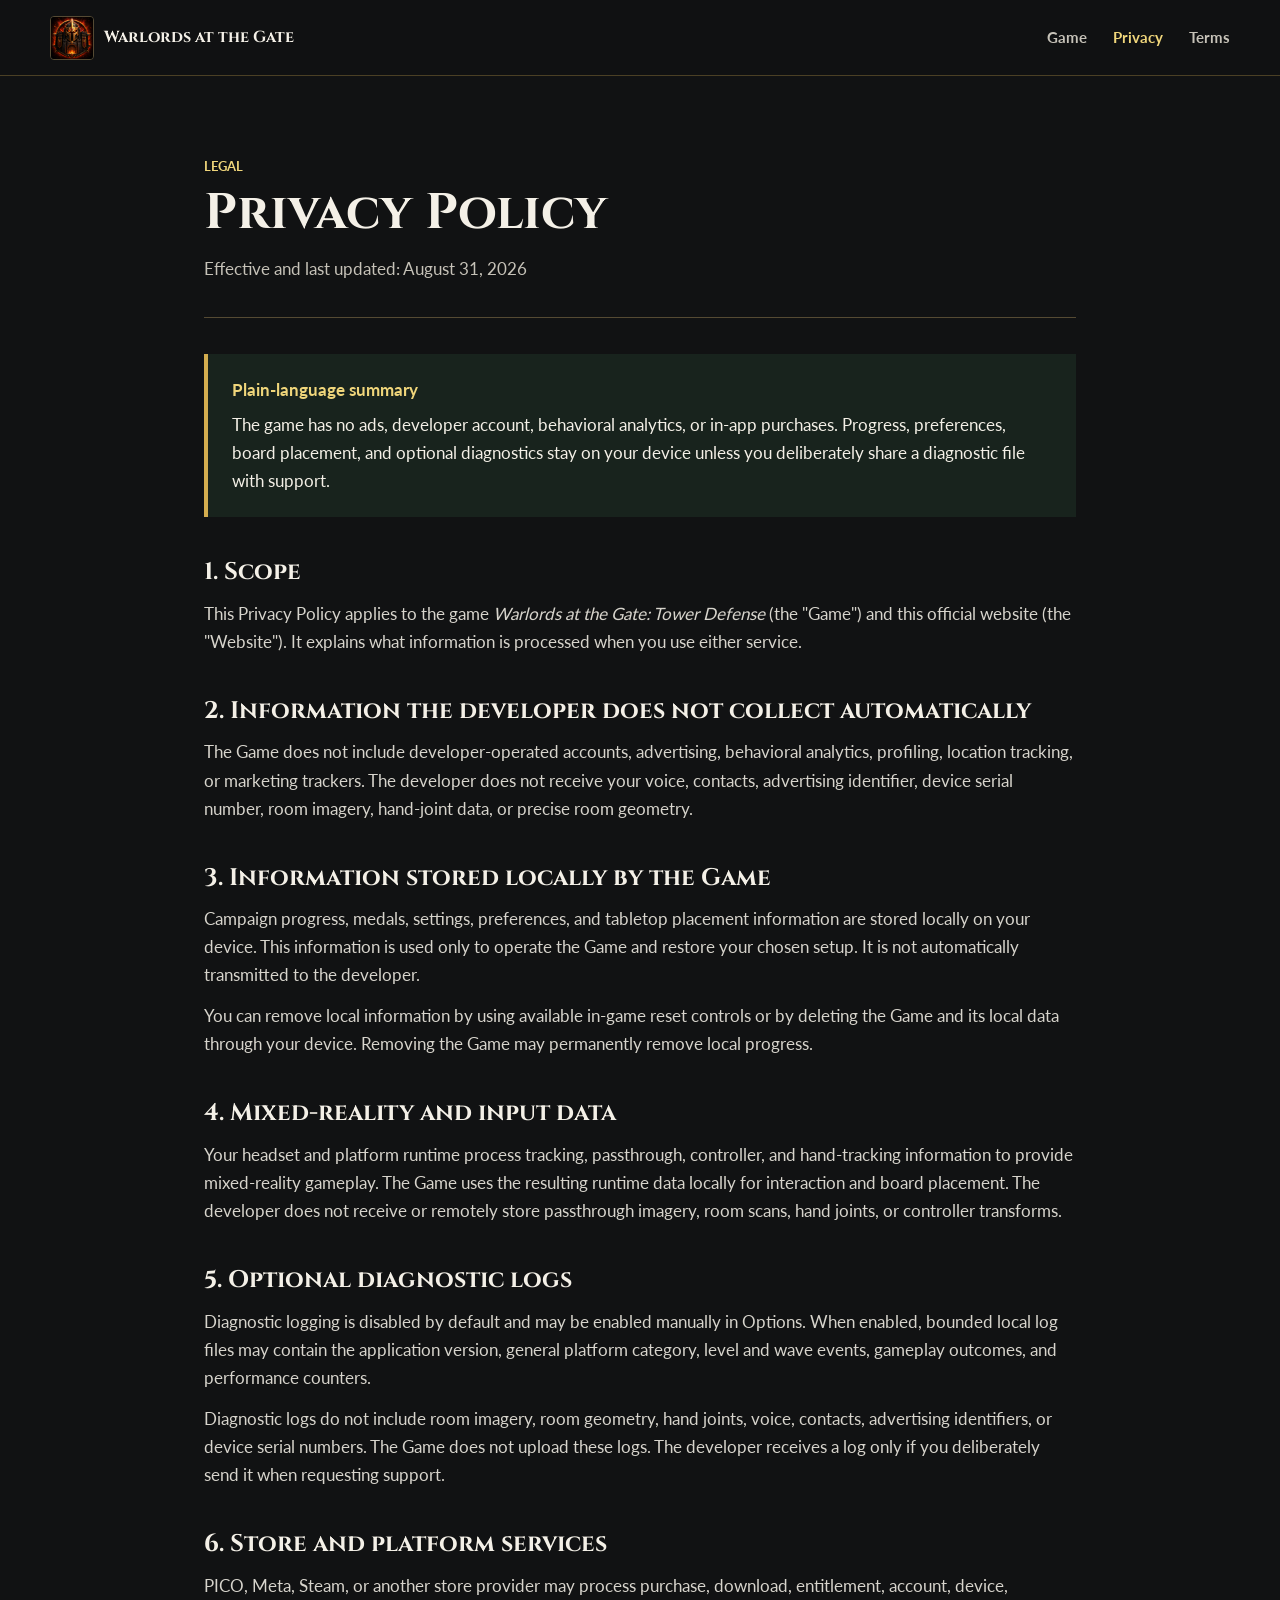
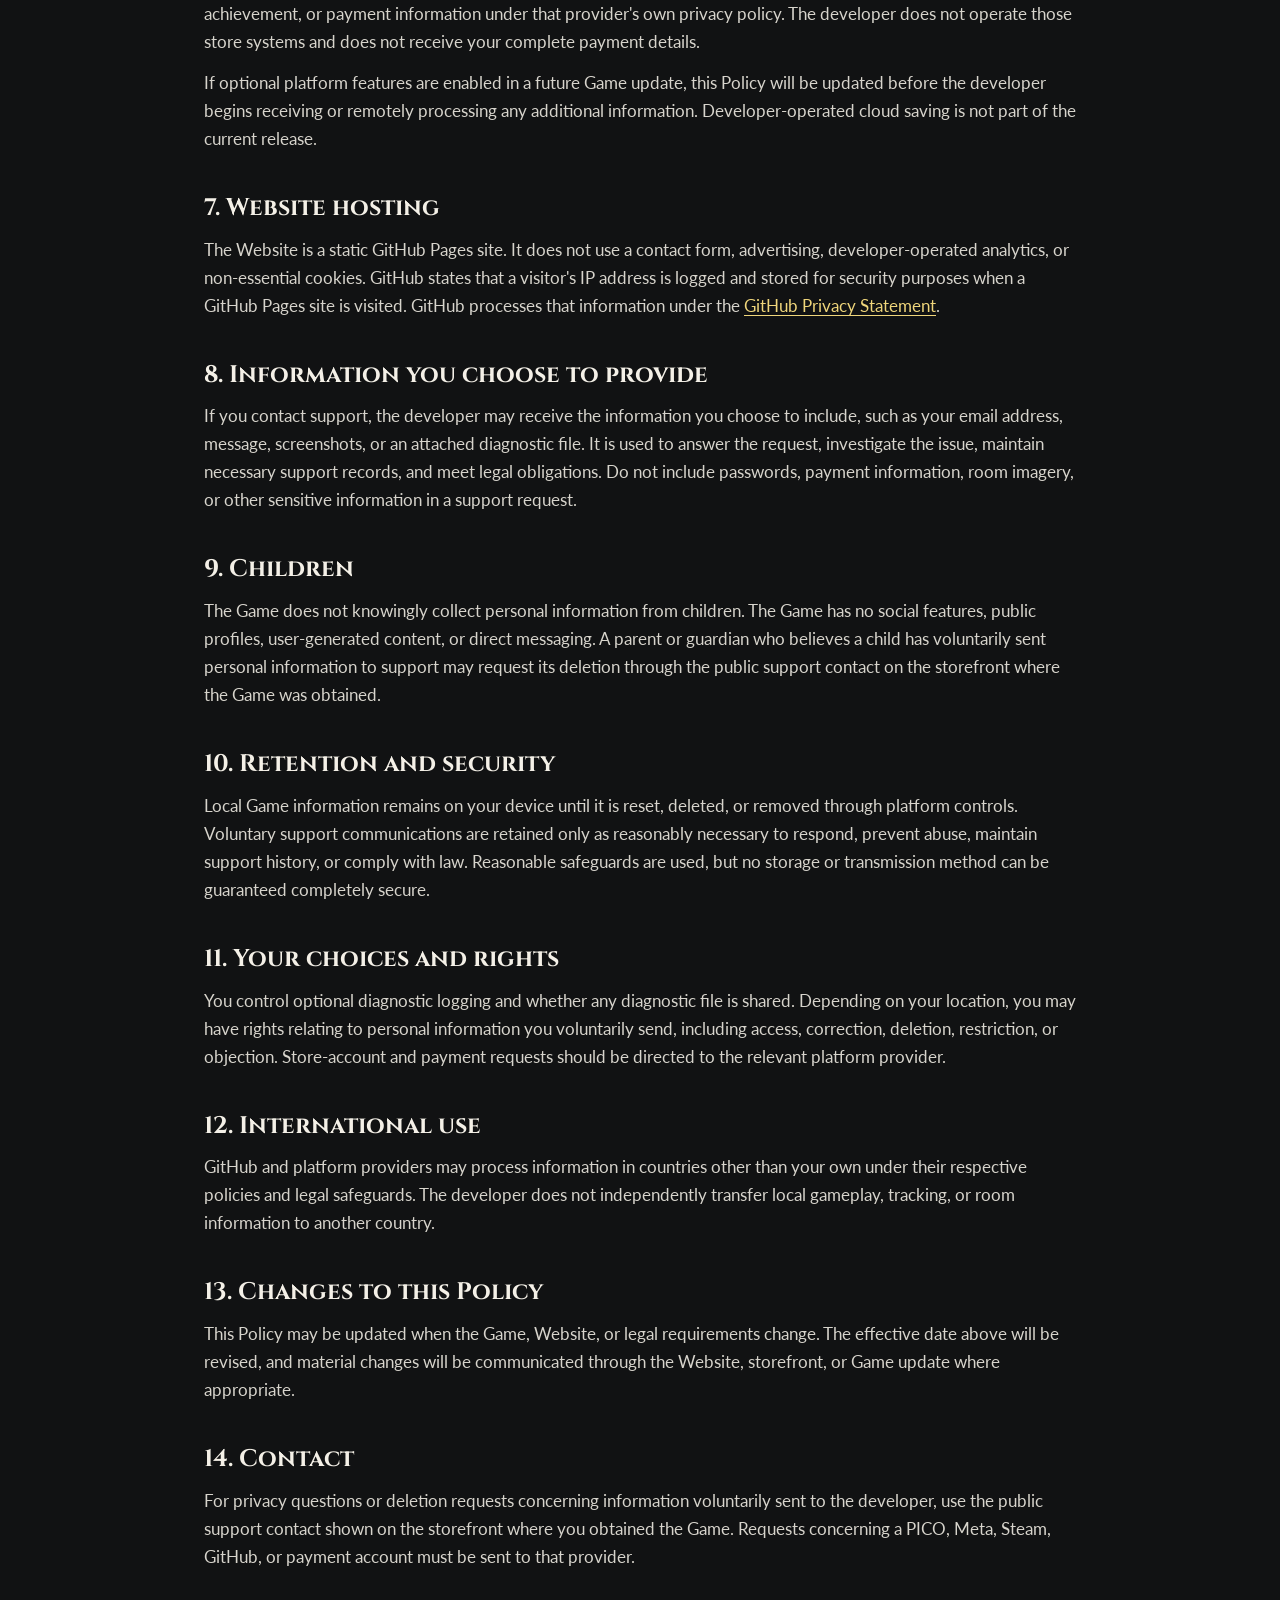
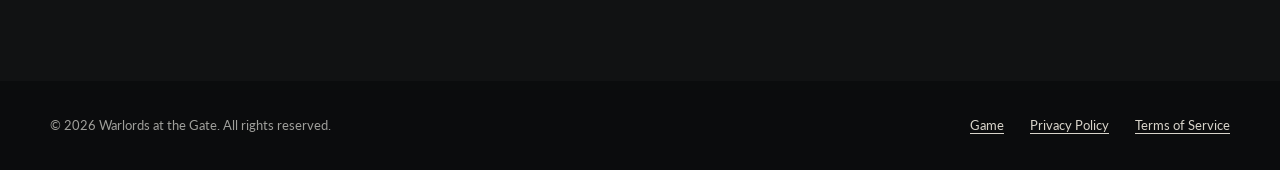
==== privacy.html @ 56cf53b3 "Launch Warlords at the Gate website" ====
<!doctype html>
<html lang="en">
<head>
  <meta charset="utf-8">
  <meta name="viewport" content="width=device-width, initial-scale=1">
  <meta name="theme-color" content="#151515">
  <meta name="description" content="Privacy Policy for Warlords at the Gate: Tower Defense and its official website.">
  <meta name="robots" content="index,follow">
  <link rel="canonical" href="https://zaazmedia.github.io/warlords-at-the-gate/privacy.html">
  <meta property="og:type" content="website">
  <meta property="og:url" content="https://zaazmedia.github.io/warlords-at-the-gate/privacy.html">
  <meta property="og:title" content="Privacy Policy | Warlords at the Gate">
  <meta property="og:description" content="Privacy Policy for Warlords at the Gate: Tower Defense and its official website.">
  <meta property="og:image" content="https://zaazmedia.github.io/warlords-at-the-gate/assets/images/citadel-defense.webp">
  <title>Privacy Policy | Warlords at the Gate</title>
  <link rel="icon" href="assets/images/icon-256.png" type="image/png">
  <link rel="manifest" href="site.webmanifest">
  <link rel="stylesheet" href="assets/css/site.css">
</head>
<body class="legal-page">
  <a class="skip-link" href="#main">Skip to content</a>
  <header class="site-header">
    <a class="brand" href="index.html" aria-label="Warlords at the Gate home">
      <img src="assets/images/icon-256.png" alt="" width="44" height="44">
      <span>Warlords at the Gate</span>
    </a>
    <nav aria-label="Primary navigation">
      <a href="index.html">Game</a>
      <a aria-current="page" href="privacy.html">Privacy</a>
      <a href="terms.html">Terms</a>
    </nav>
  </header>

  <main id="main" class="legal-shell">
    <header class="legal-heading">
      <p class="eyebrow">Legal</p>
      <h1>Privacy Policy</h1>
      <p>Effective and last updated: August 31, 2026</p>
    </header>

    <div class="legal-summary">
      <strong>Plain-language summary</strong>
      <p>The game has no ads, developer account, behavioral analytics, or in-app purchases. Progress, preferences, board placement, and optional diagnostics stay on your device unless you deliberately share a diagnostic file with support.</p>
    </div>

    <article class="legal-copy">
      <h2>1. Scope</h2>
      <p>This Privacy Policy applies to the game <em>Warlords at the Gate: Tower Defense</em> (the "Game") and this official website (the "Website"). It explains what information is processed when you use either service.</p>

      <h2>2. Information the developer does not collect automatically</h2>
      <p>The Game does not include developer-operated accounts, advertising, behavioral analytics, profiling, location tracking, or marketing trackers. The developer does not receive your voice, contacts, advertising identifier, device serial number, room imagery, hand-joint data, or precise room geometry.</p>

      <h2>3. Information stored locally by the Game</h2>
      <p>Campaign progress, medals, settings, preferences, and tabletop placement information are stored locally on your device. This information is used only to operate the Game and restore your chosen setup. It is not automatically transmitted to the developer.</p>
      <p>You can remove local information by using available in-game reset controls or by deleting the Game and its local data through your device. Removing the Game may permanently remove local progress.</p>

      <h2>4. Mixed-reality and input data</h2>
      <p>Your headset and platform runtime process tracking, passthrough, controller, and hand-tracking information to provide mixed-reality gameplay. The Game uses the resulting runtime data locally for interaction and board placement. The developer does not receive or remotely store passthrough imagery, room scans, hand joints, or controller transforms.</p>

      <h2>5. Optional diagnostic logs</h2>
      <p>Diagnostic logging is disabled by default and may be enabled manually in Options. When enabled, bounded local log files may contain the application version, general platform category, level and wave events, gameplay outcomes, and performance counters.</p>
      <p>Diagnostic logs do not include room imagery, room geometry, hand joints, voice, contacts, advertising identifiers, or device serial numbers. The Game does not upload these logs. The developer receives a log only if you deliberately send it when requesting support.</p>

      <h2>6. Store and platform services</h2>
      <p>PICO, Meta, Steam, or another store provider may process purchase, download, entitlement, account, device, achievement, or payment information under that provider's own privacy policy. The developer does not operate those store systems and does not receive your complete payment details.</p>
      <p>If optional platform features are enabled in a future Game update, this Policy will be updated before the developer begins receiving or remotely processing any additional information. Developer-operated cloud saving is not part of the current release.</p>

      <h2>7. Website hosting</h2>
      <p>The Website is a static GitHub Pages site. It does not use a contact form, advertising, developer-operated analytics, or non-essential cookies. GitHub states that a visitor's IP address is logged and stored for security purposes when a GitHub Pages site is visited. GitHub processes that information under the <a href="https://docs.github.com/en/site-policy/privacy-policies/github-general-privacy-statement">GitHub Privacy Statement</a>.</p>

      <h2>8. Information you choose to provide</h2>
      <p>If you contact support, the developer may receive the information you choose to include, such as your email address, message, screenshots, or an attached diagnostic file. It is used to answer the request, investigate the issue, maintain necessary support records, and meet legal obligations. Do not include passwords, payment information, room imagery, or other sensitive information in a support request.</p>

      <h2>9. Children</h2>
      <p>The Game does not knowingly collect personal information from children. The Game has no social features, public profiles, user-generated content, or direct messaging. A parent or guardian who believes a child has voluntarily sent personal information to support may request its deletion through the public support contact on the storefront where the Game was obtained.</p>

      <h2>10. Retention and security</h2>
      <p>Local Game information remains on your device until it is reset, deleted, or removed through platform controls. Voluntary support communications are retained only as reasonably necessary to respond, prevent abuse, maintain support history, or comply with law. Reasonable safeguards are used, but no storage or transmission method can be guaranteed completely secure.</p>

      <h2>11. Your choices and rights</h2>
      <p>You control optional diagnostic logging and whether any diagnostic file is shared. Depending on your location, you may have rights relating to personal information you voluntarily send, including access, correction, deletion, restriction, or objection. Store-account and payment requests should be directed to the relevant platform provider.</p>

      <h2>12. International use</h2>
      <p>GitHub and platform providers may process information in countries other than your own under their respective policies and legal safeguards. The developer does not independently transfer local gameplay, tracking, or room information to another country.</p>

      <h2>13. Changes to this Policy</h2>
      <p>This Policy may be updated when the Game, Website, or legal requirements change. The effective date above will be revised, and material changes will be communicated through the Website, storefront, or Game update where appropriate.</p>

      <h2>14. Contact</h2>
      <p>For privacy questions or deletion requests concerning information voluntarily sent to the developer, use the public support contact shown on the storefront where you obtained the Game. Requests concerning a PICO, Meta, Steam, GitHub, or payment account must be sent to that provider.</p>
    </article>
  </main>

  <footer class="site-footer">
    <p>&copy; 2026 Warlords at the Gate. All rights reserved.</p>
    <nav aria-label="Legal navigation"><a href="index.html">Game</a><a href="privacy.html">Privacy Policy</a><a href="terms.html">Terms of Service</a></nav>
  </footer>
</body>
</html>
---- assets/css/site.css ----
@font-face {
  font-family: "Cinzel";
  src: url("../fonts/Cinzel.ttf") format("truetype");
  font-display: swap;
}

@font-face {
  font-family: "Lato";
  src: url("../fonts/Lato-Regular.ttf") format("truetype");
  font-display: swap;
}

@font-face {
  font-family: "Lato";
  src: url("../fonts/Lato-Bold.ttf") format("truetype");
  font-weight: 700;
  font-display: swap;
}

:root {
  color-scheme: dark;
  --ink: #f4f0e7;
  --muted: #c6c2b8;
  --night: #111213;
  --stone: #1b1d1e;
  --stone-light: #272a2b;
  --forest: #18231d;
  --gold: #d4ad4f;
  --gold-bright: #f0d67b;
  --red: #a52f2b;
  --blue: #4a7e9f;
  --line: #554a33;
  --max-width: 1180px;
}

* {
  box-sizing: border-box;
}

html {
  scroll-behavior: smooth;
  background: var(--night);
}

body {
  margin: 0;
  color: var(--ink);
  background: var(--night);
  font-family: "Lato", system-ui, sans-serif;
  font-size: 17px;
  line-height: 1.65;
}

img {
  display: block;
  max-width: 100%;
}

a {
  color: var(--gold-bright);
  text-underline-offset: 0.2em;
}

a:hover {
  color: #ffffff;
}

h1,
h2,
h3 {
  margin: 0;
  font-family: "Cinzel", Georgia, serif;
  font-weight: 700;
  line-height: 1.15;
  letter-spacing: 0;
}

h1 {
  font-size: 64px;
}

h2 {
  font-size: 38px;
}

h3 {
  font-size: 23px;
}

p {
  margin: 0;
}

.skip-link {
  position: fixed;
  z-index: 100;
  top: 12px;
  left: 12px;
  padding: 10px 14px;
  color: var(--night);
  background: var(--gold-bright);
  transform: translateY(-160%);
}

.skip-link:focus {
  transform: translateY(0);
}

.site-header {
  position: absolute;
  z-index: 20;
  top: 0;
  left: 0;
  right: 0;
  display: flex;
  align-items: center;
  justify-content: space-between;
  min-height: 76px;
  padding: 12px max(24px, calc((100% - var(--max-width)) / 2));
  border-bottom: 1px solid rgba(212, 173, 79, 0.3);
  background: rgba(17, 18, 19, 0.92);
}

.brand {
  display: flex;
  align-items: center;
  gap: 10px;
  color: var(--ink);
  font-family: "Cinzel", Georgia, serif;
  font-size: 16px;
  font-weight: 700;
  text-decoration: none;
}

.brand img {
  width: 44px;
  height: 44px;
  object-fit: cover;
  border: 1px solid var(--line);
  border-radius: 4px;
}

.site-header nav,
.site-footer nav {
  display: flex;
  align-items: center;
  gap: 26px;
}

.site-header nav a {
  color: var(--muted);
  font-size: 15px;
  font-weight: 700;
  text-decoration: none;
}

.site-header nav a:hover,
.site-header nav a[aria-current="page"] {
  color: var(--gold-bright);
}

.hero {
  position: relative;
  display: grid;
  align-items: center;
  min-height: 780px;
  height: 86svh;
  max-height: 920px;
  overflow: hidden;
  border-bottom: 1px solid var(--line);
}

.hero-media,
.hero-shade {
  position: absolute;
  inset: 0;
  width: 100%;
  height: 100%;
}

.hero-media {
  object-fit: cover;
  object-position: center;
}

.hero-shade {
  background: rgba(5, 7, 8, 0.42);
  box-shadow: inset 620px 0 200px rgba(5, 7, 8, 0.82);
}

.hero-content {
  position: relative;
  z-index: 2;
  width: min(640px, calc(100% - 48px));
  margin: 92px max(24px, calc((100% - var(--max-width)) / 2)) 0;
}

.hero-logo {
  width: 390px;
  max-height: 260px;
  margin-bottom: 12px;
  object-fit: contain;
  object-position: left center;
}

.hero h1 {
  max-width: 620px;
  text-shadow: 0 3px 18px #000000;
}

.hero-copy {
  max-width: 600px;
  margin-top: 18px;
  color: #f4f0e7;
  font-size: 21px;
  line-height: 1.55;
  text-shadow: 0 2px 10px #000000;
}

.hero-actions {
  display: flex;
  flex-wrap: wrap;
  gap: 12px;
  margin-top: 28px;
}

.button {
  display: inline-flex;
  align-items: center;
  justify-content: center;
  min-height: 48px;
  padding: 11px 18px;
  border: 1px solid var(--gold);
  border-radius: 5px;
  font-weight: 700;
  text-decoration: none;
}

.button-primary {
  color: #17120a;
  background: var(--gold-bright);
}

.button-primary:hover {
  color: #000000;
  background: #ffffff;
}

.button-secondary {
  color: var(--ink);
  background: rgba(17, 18, 19, 0.78);
}

.release-note {
  margin-top: 18px;
  color: var(--muted);
  font-size: 14px;
}

.fact-band {
  display: grid;
  grid-template-columns: repeat(4, 1fr);
  width: 100%;
  padding: 22px max(24px, calc((100% - var(--max-width)) / 2));
  background: var(--stone-light);
  border-bottom: 1px solid var(--line);
}

.fact-band div {
  display: flex;
  align-items: baseline;
  justify-content: center;
  gap: 9px;
  min-height: 42px;
  padding: 0 18px;
  border-right: 1px solid #464849;
}

.fact-band div:last-child {
  border-right: 0;
}

.fact-band strong {
  color: var(--gold-bright);
  font-family: "Cinzel", Georgia, serif;
  font-size: 28px;
}

.fact-band span {
  color: var(--muted);
  font-size: 14px;
}

.section {
  padding: 96px max(24px, calc((100% - var(--max-width)) / 2));
}

.section-heading {
  max-width: 780px;
  margin-bottom: 48px;
}

.section-heading h2,
.showcase-copy h2 {
  margin-top: 8px;
}

.section-heading > p:last-child,
.showcase-copy > p {
  margin-top: 16px;
  color: var(--muted);
  font-size: 19px;
}

.eyebrow {
  color: var(--gold-bright);
  font-size: 13px;
  font-weight: 700;
  text-transform: uppercase;
}

.modes {
  background: var(--night);
}

.mode-grid {
  display: grid;
  grid-template-columns: repeat(2, minmax(0, 1fr));
  gap: 24px;
}

.mode-item {
  display: grid;
  grid-template-columns: 68px 1fr;
  gap: 20px;
  min-height: 250px;
  padding: 28px;
  border: 1px solid #514528;
  border-top: 4px solid var(--red);
  border-radius: 6px;
  background: var(--stone);
}

.mode-item:last-child {
  border-top-color: var(--blue);
}

.mode-item p {
  margin-top: 14px;
  color: var(--muted);
}

.mode-number {
  color: #d85b45;
  font-family: "Cinzel", Georgia, serif;
  font-size: 40px;
  font-weight: 700;
}

.mode-number-beast {
  color: #75a8c6;
}

.showcase {
  display: grid;
  grid-template-columns: minmax(0, 1.45fr) minmax(340px, 0.55fr);
  align-items: stretch;
  min-height: 650px;
  background: #0e1112;
  border-top: 1px solid var(--line);
  border-bottom: 1px solid var(--line);
}

.showcase-media {
  min-height: 540px;
  overflow: hidden;
}

.showcase-media img {
  width: 100%;
  height: 100%;
  object-fit: cover;
}

.showcase-copy {
  display: flex;
  flex-direction: column;
  justify-content: center;
  padding: 64px max(30px, calc((100vw - var(--max-width)) / 2));
  border-left: 1px solid var(--line);
  background: var(--forest);
}

.feature-list {
  margin: 26px 0 0;
  padding-left: 22px;
  color: var(--ink);
}

.feature-list li + li {
  margin-top: 8px;
}

.battlefields {
  background: var(--stone);
}

.gallery {
  display: grid;
  grid-template-columns: repeat(2, minmax(0, 1fr));
  gap: 22px;
}

.gallery figure {
  margin: 0;
  overflow: hidden;
  border: 1px solid #494949;
  border-radius: 6px;
  background: var(--night);
}

.gallery-main {
  grid-column: 1 / -1;
}

.gallery img {
  width: 100%;
  aspect-ratio: 16 / 9;
  object-fit: cover;
}

.gallery figcaption {
  min-height: 58px;
  padding: 15px 18px;
  color: var(--muted);
  font-size: 15px;
}

.feature-band {
  padding: 92px max(24px, calc((100% - var(--max-width)) / 2));
  background: #182025;
}

.section-heading.compact {
  margin-bottom: 36px;
}

.feature-grid {
  display: grid;
  grid-template-columns: repeat(4, minmax(0, 1fr));
  border-top: 1px solid #485866;
  border-bottom: 1px solid #485866;
}

.feature-grid article {
  min-height: 190px;
  padding: 28px 22px;
  border-right: 1px solid #485866;
}

.feature-grid article:last-child {
  border-right: 0;
}

.feature-grid h3 {
  font-size: 19px;
}

.feature-grid p {
  margin-top: 13px;
  color: var(--muted);
  font-size: 15px;
}

.closing-band {
  display: grid;
  grid-template-columns: minmax(240px, 420px) minmax(0, 600px);
  align-items: center;
  justify-content: center;
  gap: 56px;
  padding: 66px 24px;
  background: #24191a;
  border-top: 1px solid #70413c;
  border-bottom: 1px solid var(--line);
}

.closing-band img {
  width: 100%;
  max-height: 270px;
  object-fit: contain;
}

.closing-band p {
  margin-top: 14px;
  color: var(--muted);
  font-size: 18px;
}

.site-footer {
  display: grid;
  grid-template-columns: auto 1fr;
  align-items: center;
  gap: 18px 40px;
  padding: 34px max(24px, calc((100% - var(--max-width)) / 2));
  color: #9f9f9b;
  background: #0b0c0d;
  font-size: 13px;
}

.site-footer nav {
  justify-content: flex-end;
}

.site-footer a {
  color: #d8d4ca;
}

.trademark-note {
  grid-column: 1 / -1;
  border-top: 1px solid #2b2d2e;
  padding-top: 16px;
}

.legal-page .site-header {
  position: relative;
}

.legal-shell {
  max-width: 920px;
  margin: 0 auto;
  padding: 80px 24px 110px;
}

.legal-heading {
  padding-bottom: 34px;
  border-bottom: 1px solid var(--line);
}

.legal-heading h1 {
  margin-top: 8px;
  font-size: 50px;
}

.legal-heading > p:last-child {
  margin-top: 12px;
  color: var(--muted);
}

.legal-summary {
  margin: 36px 0;
  padding: 22px 24px;
  border-left: 4px solid var(--gold);
  background: var(--forest);
}

.legal-summary strong {
  color: var(--gold-bright);
}

.legal-summary p {
  margin-top: 7px;
}

.legal-copy h2 {
  margin-top: 42px;
  font-size: 24px;
}

.legal-copy p,
.legal-copy ul {
  margin-top: 13px;
  color: #d7d4cc;
}

.legal-copy li + li {
  margin-top: 8px;
}

.not-found {
  display: grid;
  place-items: center;
  min-height: 100svh;
  padding: 24px;
  text-align: center;
  background: var(--stone);
}

.not-found main {
  max-width: 640px;
}

.not-found img {
  width: 420px;
  max-height: 280px;
  margin: 0 auto 12px;
  object-fit: contain;
}

.not-found h1 {
  margin-top: 7px;
  font-size: 46px;
}

.not-found p:not(.eyebrow) {
  margin: 16px 0 26px;
  color: var(--muted);
}

@media (max-width: 900px) {
  h1 {
    font-size: 48px;
  }

  h2 {
    font-size: 32px;
  }

  .hero {
    min-height: 720px;
    height: 84svh;
  }

  .hero-shade {
    background: rgba(5, 7, 8, 0.58);
    box-shadow: inset 420px 0 180px rgba(5, 7, 8, 0.76);
  }

  .fact-band {
    grid-template-columns: repeat(2, 1fr);
  }

  .fact-band div:nth-child(2) {
    border-right: 0;
  }

  .fact-band div:nth-child(-n + 2) {
    border-bottom: 1px solid #464849;
  }

  .showcase {
    grid-template-columns: 1fr;
  }

  .showcase-copy {
    padding: 54px 32px;
    border-top: 1px solid var(--line);
    border-left: 0;
  }

  .feature-grid {
    grid-template-columns: repeat(2, minmax(0, 1fr));
  }

  .feature-grid article:nth-child(2) {
    border-right: 0;
  }

  .feature-grid article:nth-child(-n + 2) {
    border-bottom: 1px solid #485866;
  }
}

@media (max-width: 680px) {
  body {
    font-size: 16px;
  }

  h1 {
    font-size: 38px;
  }

  h2 {
    font-size: 28px;
  }

  .site-header {
    position: relative;
    align-items: flex-start;
    min-height: auto;
    padding: 12px 16px;
    background: #111213;
  }

  .brand span {
    display: none;
  }

  .site-header nav {
    flex-wrap: wrap;
    justify-content: flex-end;
    gap: 6px 15px;
  }

  .site-header nav a {
    font-size: 13px;
  }

  .hero {
    min-height: 670px;
    height: 82svh;
  }

  .hero-media {
    object-position: 58% center;
  }

  .hero-shade {
    background: rgba(5, 7, 8, 0.62);
    box-shadow: inset 0 -250px 170px rgba(5, 7, 8, 0.72);
  }

  .hero-content {
    align-self: end;
    width: calc(100% - 32px);
    margin: 0 16px 42px;
  }

  .hero-logo {
    width: 300px;
    max-height: 200px;
    margin-bottom: 6px;
  }

  .hero-copy {
    font-size: 18px;
  }

  .hero-actions {
    display: grid;
    grid-template-columns: 1fr;
  }

  .fact-band {
    padding: 12px 16px;
  }

  .fact-band div {
    flex-direction: column;
    align-items: center;
    gap: 0;
    padding: 10px 7px;
    text-align: center;
  }

  .section,
  .feature-band {
    padding: 72px 18px;
  }

  .mode-grid,
  .gallery,
  .closing-band {
    grid-template-columns: 1fr;
  }

  .mode-item {
    grid-template-columns: 48px 1fr;
    min-height: auto;
    padding: 24px 20px;
  }

  .showcase-media {
    min-height: 330px;
  }

  .showcase-copy {
    padding: 48px 20px;
  }

  .gallery-main {
    grid-column: auto;
  }

  .feature-grid {
    grid-template-columns: 1fr;
  }

  .feature-grid article,
  .feature-grid article:nth-child(2) {
    min-height: auto;
    border-right: 0;
    border-bottom: 1px solid #485866;
  }

  .feature-grid article:last-child {
    border-bottom: 0;
  }

  .closing-band {
    gap: 24px;
    padding: 52px 20px;
    text-align: center;
  }

  .closing-band img {
    max-height: 210px;
  }

  .site-footer {
    grid-template-columns: 1fr;
  }

  .site-footer nav {
    flex-wrap: wrap;
    justify-content: flex-start;
    gap: 8px 18px;
  }

  .trademark-note {
    grid-column: auto;
  }

  .legal-shell {
    padding: 58px 18px 80px;
  }

  .legal-heading h1,
  .not-found h1 {
    font-size: 36px;
  }
}

@media (prefers-reduced-motion: reduce) {
  html {
    scroll-behavior: auto;
  }
}
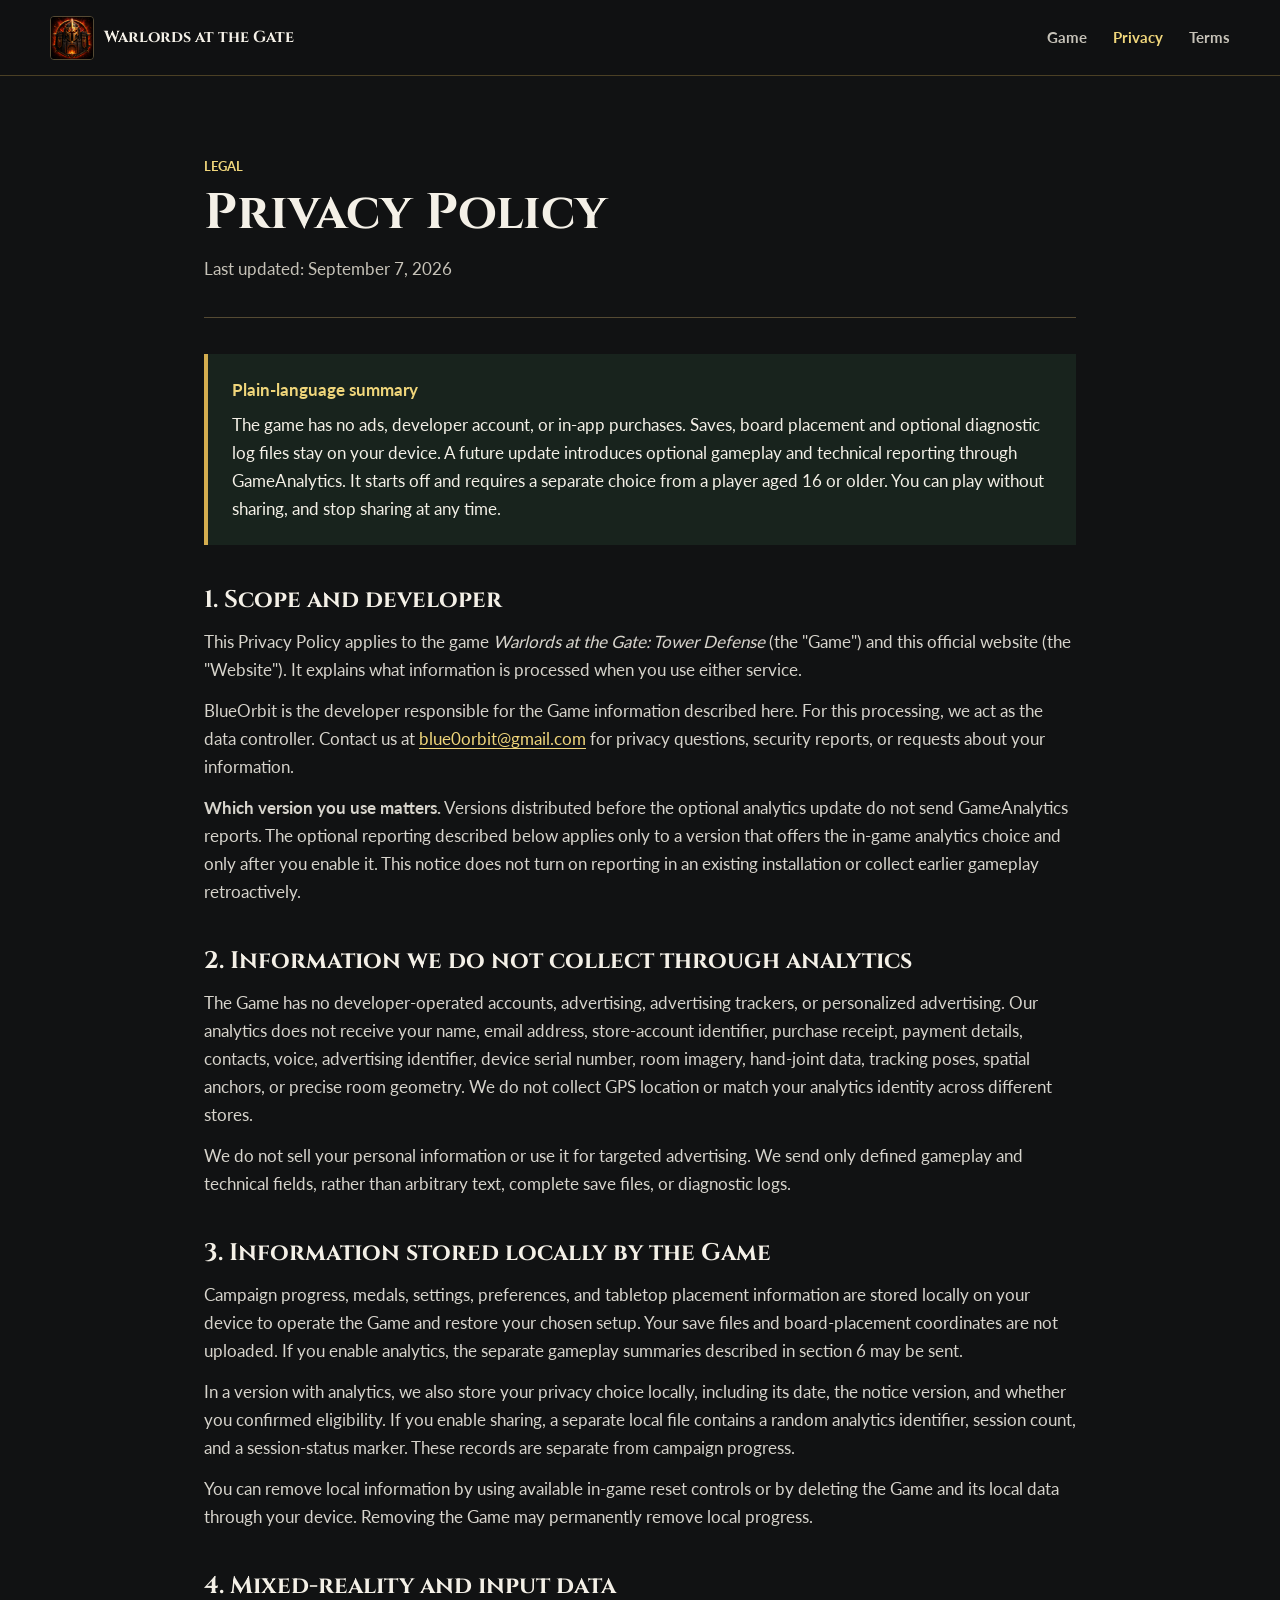
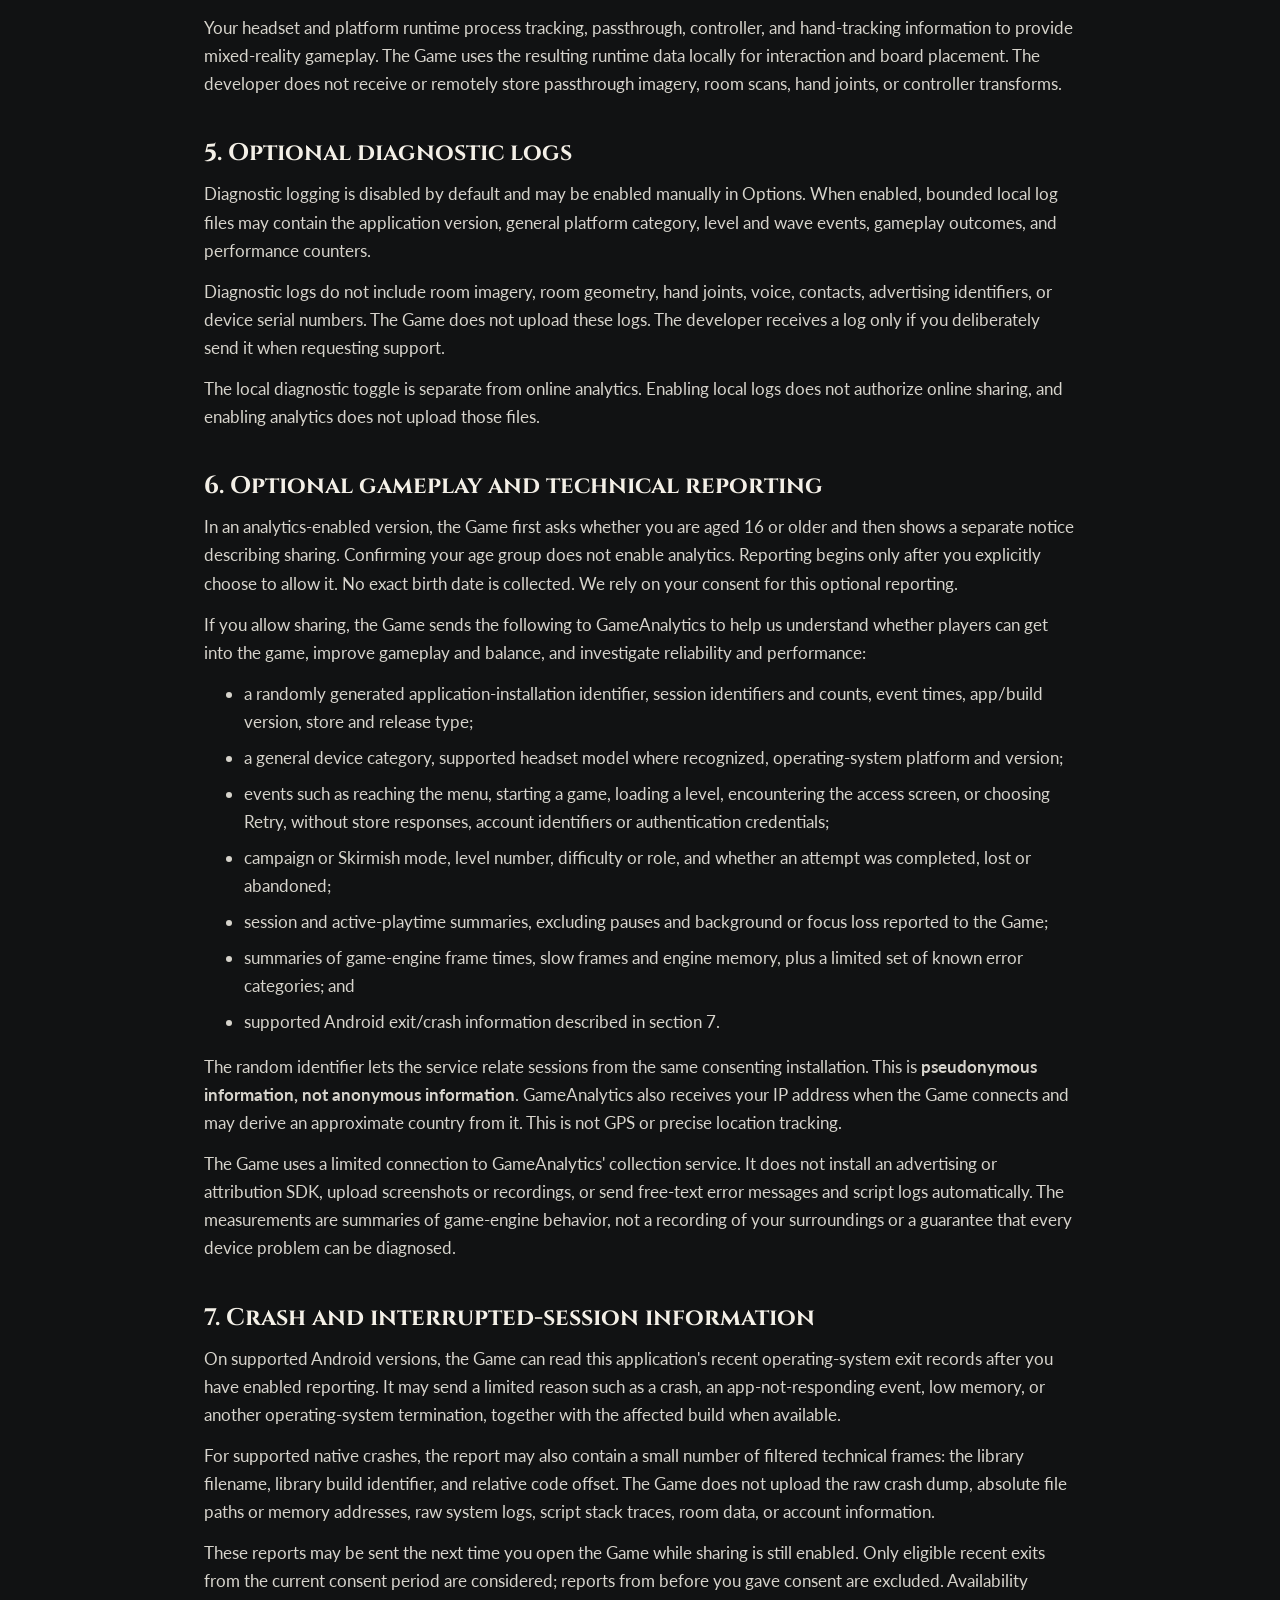
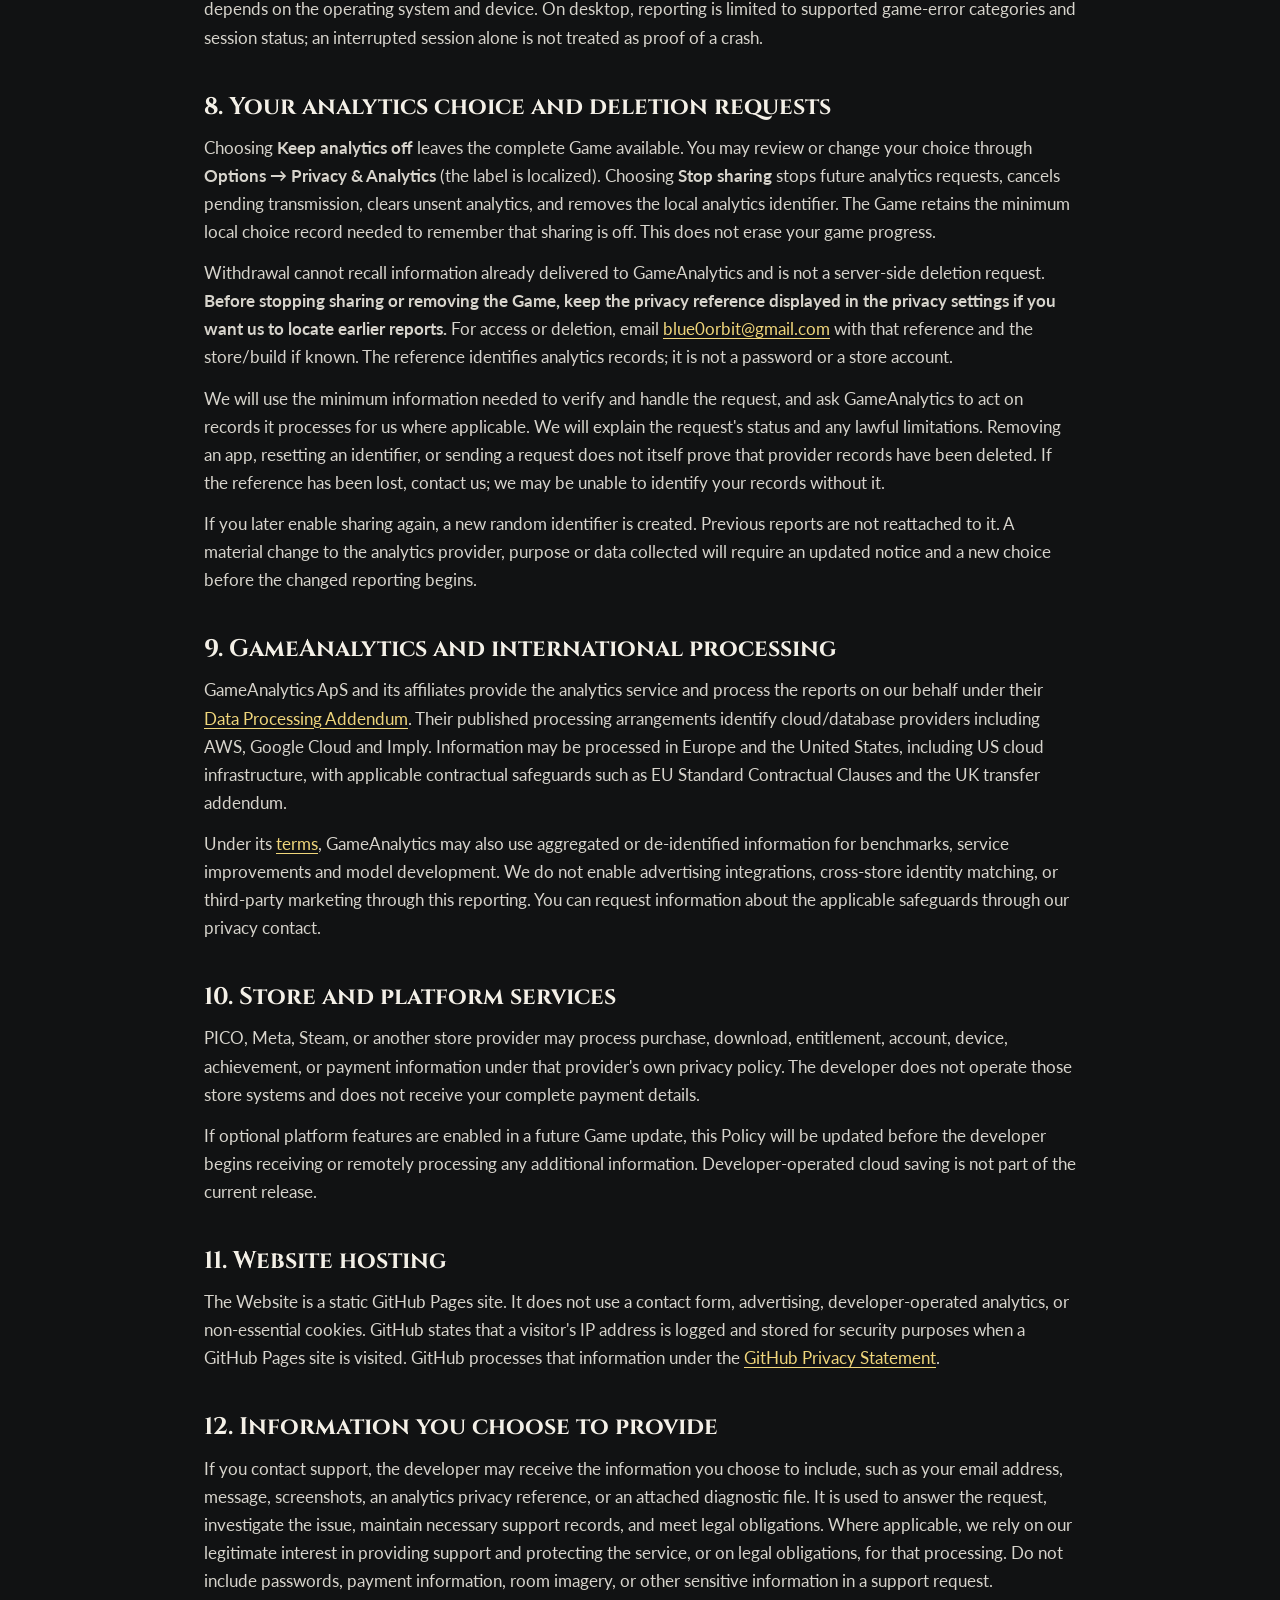
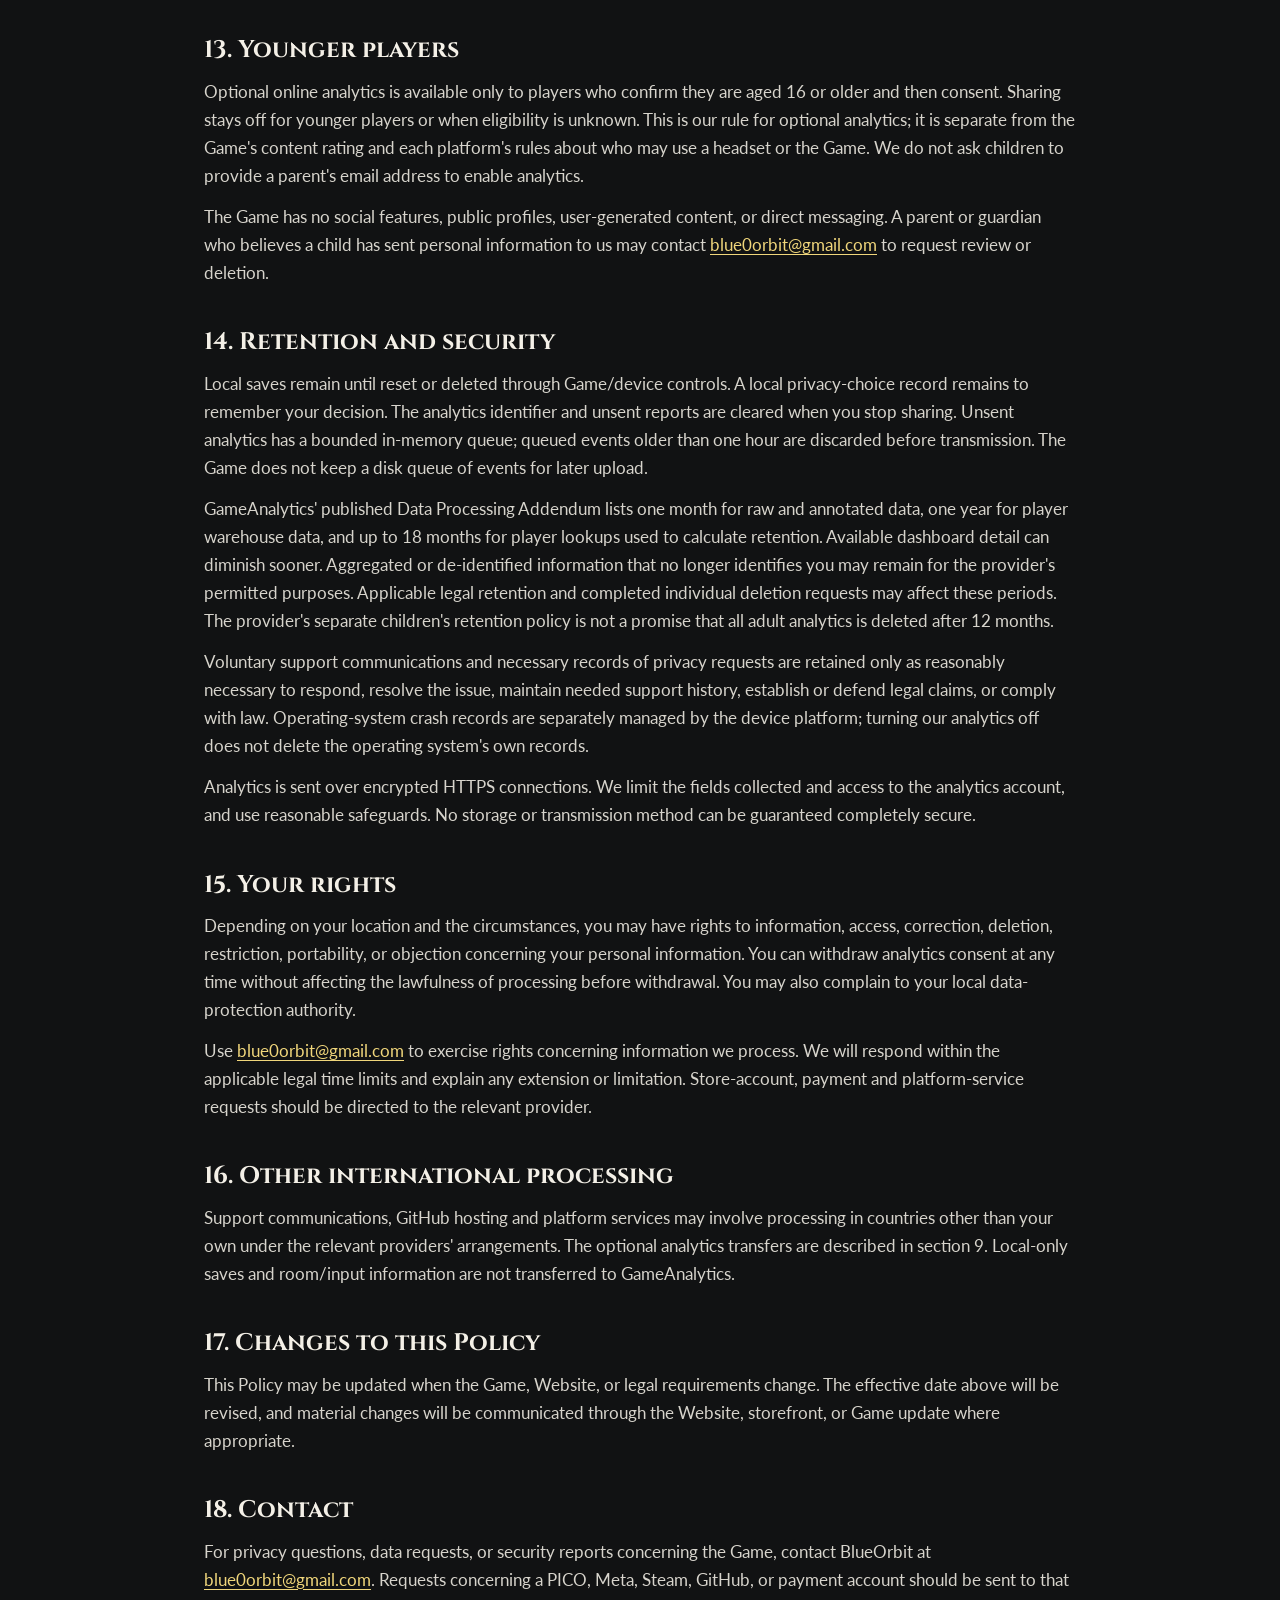
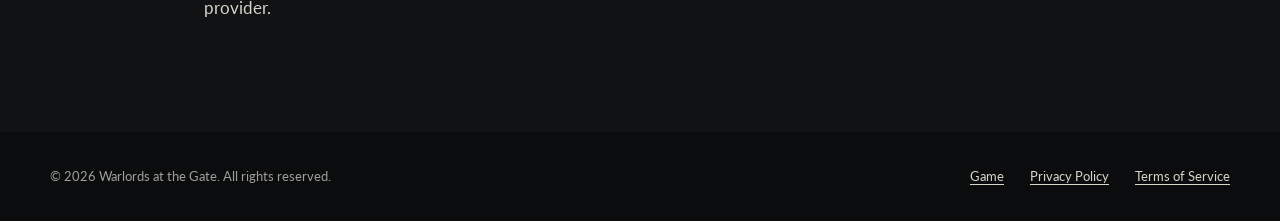
==== commit 3d0d48ef: "Document optional analytics and player privacy controls Describe the forthcoming opt-in analytics up" ====
--- a/privacy.html
+++ b/privacy.html
@@ -35,23 +35,27 @@
     <header class="legal-heading">
       <p class="eyebrow">Legal</p>
       <h1>Privacy Policy</h1>
-      <p>Effective and last updated: August 31, 2026</p>
+      <p>Last updated: September 7, 2026</p>
     </header>
 
     <div class="legal-summary">
       <strong>Plain-language summary</strong>
-      <p>The game has no ads, developer account, behavioral analytics, or in-app purchases. Progress, preferences, board placement, and optional diagnostics stay on your device unless you deliberately share a diagnostic file with support.</p>
+      <p>The game has no ads, developer account, or in-app purchases. Saves, board placement and optional diagnostic log files stay on your device. A future update introduces optional gameplay and technical reporting through GameAnalytics. It starts off and requires a separate choice from a player aged 16 or older. You can play without sharing, and stop sharing at any time.</p>
     </div>
 
     <article class="legal-copy">
-      <h2>1. Scope</h2>
+      <h2>1. Scope and developer</h2>
       <p>This Privacy Policy applies to the game <em>Warlords at the Gate: Tower Defense</em> (the "Game") and this official website (the "Website"). It explains what information is processed when you use either service.</p>
+      <p>BlueOrbit is the developer responsible for the Game information described here. For this processing, we act as the data controller. Contact us at <a href="mailto:blue0orbit@gmail.com">blue0orbit@gmail.com</a> for privacy questions, security reports, or requests about your information.</p>
+      <p><strong>Which version you use matters.</strong> Versions distributed before the optional analytics update do not send GameAnalytics reports. The optional reporting described below applies only to a version that offers the in-game analytics choice and only after you enable it. This notice does not turn on reporting in an existing installation or collect earlier gameplay retroactively.</p>
 
-      <h2>2. Information the developer does not collect automatically</h2>
-      <p>The Game does not include developer-operated accounts, advertising, behavioral analytics, profiling, location tracking, or marketing trackers. The developer does not receive your voice, contacts, advertising identifier, device serial number, room imagery, hand-joint data, or precise room geometry.</p>
+      <h2>2. Information we do not collect through analytics</h2>
+      <p>The Game has no developer-operated accounts, advertising, advertising trackers, or personalized advertising. Our analytics does not receive your name, email address, store-account identifier, purchase receipt, payment details, contacts, voice, advertising identifier, device serial number, room imagery, hand-joint data, tracking poses, spatial anchors, or precise room geometry. We do not collect GPS location or match your analytics identity across different stores.</p>
+      <p>We do not sell your personal information or use it for targeted advertising. We send only defined gameplay and technical fields, rather than arbitrary text, complete save files, or diagnostic logs.</p>
 
       <h2>3. Information stored locally by the Game</h2>
-      <p>Campaign progress, medals, settings, preferences, and tabletop placement information are stored locally on your device. This information is used only to operate the Game and restore your chosen setup. It is not automatically transmitted to the developer.</p>
+      <p>Campaign progress, medals, settings, preferences, and tabletop placement information are stored locally on your device to operate the Game and restore your chosen setup. Your save files and board-placement coordinates are not uploaded. If you enable analytics, the separate gameplay summaries described in section 6 may be sent.</p>
+      <p>In a version with analytics, we also store your privacy choice locally, including its date, the notice version, and whether you confirmed eligibility. If you enable sharing, a separate local file contains a random analytics identifier, session count, and a session-status marker. These records are separate from campaign progress.</p>
       <p>You can remove local information by using available in-game reset controls or by deleting the Game and its local data through your device. Removing the Game may permanently remove local progress.</p>
 
       <h2>4. Mixed-reality and input data</h2>
@@ -60,34 +64,70 @@
       <h2>5. Optional diagnostic logs</h2>
       <p>Diagnostic logging is disabled by default and may be enabled manually in Options. When enabled, bounded local log files may contain the application version, general platform category, level and wave events, gameplay outcomes, and performance counters.</p>
       <p>Diagnostic logs do not include room imagery, room geometry, hand joints, voice, contacts, advertising identifiers, or device serial numbers. The Game does not upload these logs. The developer receives a log only if you deliberately send it when requesting support.</p>
+      <p>The local diagnostic toggle is separate from online analytics. Enabling local logs does not authorize online sharing, and enabling analytics does not upload those files.</p>
 
-      <h2>6. Store and platform services</h2>
+      <h2>6. Optional gameplay and technical reporting</h2>
+      <p>In an analytics-enabled version, the Game first asks whether you are aged 16 or older and then shows a separate notice describing sharing. Confirming your age group does not enable analytics. Reporting begins only after you explicitly choose to allow it. No exact birth date is collected. We rely on your consent for this optional reporting.</p>
+      <p>If you allow sharing, the Game sends the following to GameAnalytics to help us understand whether players can get into the game, improve gameplay and balance, and investigate reliability and performance:</p>
+      <ul>
+        <li>a randomly generated application-installation identifier, session identifiers and counts, event times, app/build version, store and release type;</li>
+        <li>a general device category, supported headset model where recognized, operating-system platform and version;</li>
+        <li>events such as reaching the menu, starting a game, loading a level, encountering the access screen, or choosing Retry, without store responses, account identifiers or authentication credentials;</li>
+        <li>campaign or Skirmish mode, level number, difficulty or role, and whether an attempt was completed, lost or abandoned;</li>
+        <li>session and active-playtime summaries, excluding pauses and background or focus loss reported to the Game;</li>
+        <li>summaries of game-engine frame times, slow frames and engine memory, plus a limited set of known error categories; and</li>
+        <li>supported Android exit/crash information described in section 7.</li>
+      </ul>
+      <p>The random identifier lets the service relate sessions from the same consenting installation. This is <strong>pseudonymous information, not anonymous information</strong>. GameAnalytics also receives your IP address when the Game connects and may derive an approximate country from it. This is not GPS or precise location tracking.</p>
+      <p>The Game uses a limited connection to GameAnalytics' collection service. It does not install an advertising or attribution SDK, upload screenshots or recordings, or send free-text error messages and script logs automatically. The measurements are summaries of game-engine behavior, not a recording of your surroundings or a guarantee that every device problem can be diagnosed.</p>
+
+      <h2>7. Crash and interrupted-session information</h2>
+      <p>On supported Android versions, the Game can read this application's recent operating-system exit records after you have enabled reporting. It may send a limited reason such as a crash, an app-not-responding event, low memory, or another operating-system termination, together with the affected build when available.</p>
+      <p>For supported native crashes, the report may also contain a small number of filtered technical frames: the library filename, library build identifier, and relative code offset. The Game does not upload the raw crash dump, absolute file paths or memory addresses, raw system logs, script stack traces, room data, or account information.</p>
+      <p>These reports may be sent the next time you open the Game while sharing is still enabled. Only eligible recent exits from the current consent period are considered; reports from before you gave consent are excluded. Availability depends on the operating system and device. On desktop, reporting is limited to supported game-error categories and session status; an interrupted session alone is not treated as proof of a crash.</p>
+
+      <h2>8. Your analytics choice and deletion requests</h2>
+      <p>Choosing <strong>Keep analytics off</strong> leaves the complete Game available. You may review or change your choice through <strong>Options &rarr; Privacy &amp; Analytics</strong> (the label is localized). Choosing <strong>Stop sharing</strong> stops future analytics requests, cancels pending transmission, clears unsent analytics, and removes the local analytics identifier. The Game retains the minimum local choice record needed to remember that sharing is off. This does not erase your game progress.</p>
+      <p>Withdrawal cannot recall information already delivered to GameAnalytics and is not a server-side deletion request. <strong>Before stopping sharing or removing the Game, keep the privacy reference displayed in the privacy settings if you want us to locate earlier reports.</strong> For access or deletion, email <a href="mailto:blue0orbit@gmail.com">blue0orbit@gmail.com</a> with that reference and the store/build if known. The reference identifies analytics records; it is not a password or a store account.</p>
+      <p>We will use the minimum information needed to verify and handle the request, and ask GameAnalytics to act on records it processes for us where applicable. We will explain the request's status and any lawful limitations. Removing an app, resetting an identifier, or sending a request does not itself prove that provider records have been deleted. If the reference has been lost, contact us; we may be unable to identify your records without it.</p>
+      <p>If you later enable sharing again, a new random identifier is created. Previous reports are not reattached to it. A material change to the analytics provider, purpose or data collected will require an updated notice and a new choice before the changed reporting begins.</p>
+
+      <h2>9. GameAnalytics and international processing</h2>
+      <p>GameAnalytics ApS and its affiliates provide the analytics service and process the reports on our behalf under their <a href="https://www.gameanalytics.com/trust/eu-data-processing-addendum">Data Processing Addendum</a>. Their published processing arrangements identify cloud/database providers including AWS, Google Cloud and Imply. Information may be processed in Europe and the United States, including US cloud infrastructure, with applicable contractual safeguards such as EU Standard Contractual Clauses and the UK transfer addendum.</p>
+      <p>Under its <a href="https://www.gameanalytics.com/trust/terms">terms</a>, GameAnalytics may also use aggregated or de-identified information for benchmarks, service improvements and model development. We do not enable advertising integrations, cross-store identity matching, or third-party marketing through this reporting. You can request information about the applicable safeguards through our privacy contact.</p>
+
+      <h2>10. Store and platform services</h2>
       <p>PICO, Meta, Steam, or another store provider may process purchase, download, entitlement, account, device, achievement, or payment information under that provider's own privacy policy. The developer does not operate those store systems and does not receive your complete payment details.</p>
       <p>If optional platform features are enabled in a future Game update, this Policy will be updated before the developer begins receiving or remotely processing any additional information. Developer-operated cloud saving is not part of the current release.</p>
 
-      <h2>7. Website hosting</h2>
+      <h2>11. Website hosting</h2>
       <p>The Website is a static GitHub Pages site. It does not use a contact form, advertising, developer-operated analytics, or non-essential cookies. GitHub states that a visitor's IP address is logged and stored for security purposes when a GitHub Pages site is visited. GitHub processes that information under the <a href="https://docs.github.com/en/site-policy/privacy-policies/github-general-privacy-statement">GitHub Privacy Statement</a>.</p>
 
-      <h2>8. Information you choose to provide</h2>
-      <p>If you contact support, the developer may receive the information you choose to include, such as your email address, message, screenshots, or an attached diagnostic file. It is used to answer the request, investigate the issue, maintain necessary support records, and meet legal obligations. Do not include passwords, payment information, room imagery, or other sensitive information in a support request.</p>
+      <h2>12. Information you choose to provide</h2>
+      <p>If you contact support, the developer may receive the information you choose to include, such as your email address, message, screenshots, an analytics privacy reference, or an attached diagnostic file. It is used to answer the request, investigate the issue, maintain necessary support records, and meet legal obligations. Where applicable, we rely on our legitimate interest in providing support and protecting the service, or on legal obligations, for that processing. Do not include passwords, payment information, room imagery, or other sensitive information in a support request.</p>
 
-      <h2>9. Children</h2>
-      <p>The Game does not knowingly collect personal information from children. The Game has no social features, public profiles, user-generated content, or direct messaging. A parent or guardian who believes a child has voluntarily sent personal information to support may request its deletion through the public support contact on the storefront where the Game was obtained.</p>
+      <h2>13. Younger players</h2>
+      <p>Optional online analytics is available only to players who confirm they are aged 16 or older and then consent. Sharing stays off for younger players or when eligibility is unknown. This is our rule for optional analytics; it is separate from the Game's content rating and each platform's rules about who may use a headset or the Game. We do not ask children to provide a parent's email address to enable analytics.</p>
+      <p>The Game has no social features, public profiles, user-generated content, or direct messaging. A parent or guardian who believes a child has sent personal information to us may contact <a href="mailto:blue0orbit@gmail.com">blue0orbit@gmail.com</a> to request review or deletion.</p>
 
-      <h2>10. Retention and security</h2>
-      <p>Local Game information remains on your device until it is reset, deleted, or removed through platform controls. Voluntary support communications are retained only as reasonably necessary to respond, prevent abuse, maintain support history, or comply with law. Reasonable safeguards are used, but no storage or transmission method can be guaranteed completely secure.</p>
+      <h2>14. Retention and security</h2>
+      <p>Local saves remain until reset or deleted through Game/device controls. A local privacy-choice record remains to remember your decision. The analytics identifier and unsent reports are cleared when you stop sharing. Unsent analytics has a bounded in-memory queue; queued events older than one hour are discarded before transmission. The Game does not keep a disk queue of events for later upload.</p>
+      <p>GameAnalytics' published Data Processing Addendum lists one month for raw and annotated data, one year for player warehouse data, and up to 18 months for player lookups used to calculate retention. Available dashboard detail can diminish sooner. Aggregated or de-identified information that no longer identifies you may remain for the provider's permitted purposes. Applicable legal retention and completed individual deletion requests may affect these periods. The provider's separate children's retention policy is not a promise that all adult analytics is deleted after 12 months.</p>
+      <p>Voluntary support communications and necessary records of privacy requests are retained only as reasonably necessary to respond, resolve the issue, maintain needed support history, establish or defend legal claims, or comply with law. Operating-system crash records are separately managed by the device platform; turning our analytics off does not delete the operating system's own records.</p>
+      <p>Analytics is sent over encrypted HTTPS connections. We limit the fields collected and access to the analytics account, and use reasonable safeguards. No storage or transmission method can be guaranteed completely secure.</p>
 
-      <h2>11. Your choices and rights</h2>
-      <p>You control optional diagnostic logging and whether any diagnostic file is shared. Depending on your location, you may have rights relating to personal information you voluntarily send, including access, correction, deletion, restriction, or objection. Store-account and payment requests should be directed to the relevant platform provider.</p>
+      <h2>15. Your rights</h2>
+      <p>Depending on your location and the circumstances, you may have rights to information, access, correction, deletion, restriction, portability, or objection concerning your personal information. You can withdraw analytics consent at any time without affecting the lawfulness of processing before withdrawal. You may also complain to your local data-protection authority.</p>
+      <p>Use <a href="mailto:blue0orbit@gmail.com">blue0orbit@gmail.com</a> to exercise rights concerning information we process. We will respond within the applicable legal time limits and explain any extension or limitation. Store-account, payment and platform-service requests should be directed to the relevant provider.</p>
 
-      <h2>12. International use</h2>
-      <p>GitHub and platform providers may process information in countries other than your own under their respective policies and legal safeguards. The developer does not independently transfer local gameplay, tracking, or room information to another country.</p>
+      <h2>16. Other international processing</h2>
+      <p>Support communications, GitHub hosting and platform services may involve processing in countries other than your own under the relevant providers' arrangements. The optional analytics transfers are described in section 9. Local-only saves and room/input information are not transferred to GameAnalytics.</p>
 
-      <h2>13. Changes to this Policy</h2>
+      <h2>17. Changes to this Policy</h2>
       <p>This Policy may be updated when the Game, Website, or legal requirements change. The effective date above will be revised, and material changes will be communicated through the Website, storefront, or Game update where appropriate.</p>
 
-      <h2>14. Contact</h2>
-      <p>For privacy questions or deletion requests concerning information voluntarily sent to the developer, use the public support contact shown on the storefront where you obtained the Game. Requests concerning a PICO, Meta, Steam, GitHub, or payment account must be sent to that provider.</p>
+      <h2>18. Contact</h2>
+      <p>For privacy questions, data requests, or security reports concerning the Game, contact BlueOrbit at <a href="mailto:blue0orbit@gmail.com">blue0orbit@gmail.com</a>. Requests concerning a PICO, Meta, Steam, GitHub, or payment account should be sent to that provider.</p>
     </article>
   </main>
 
